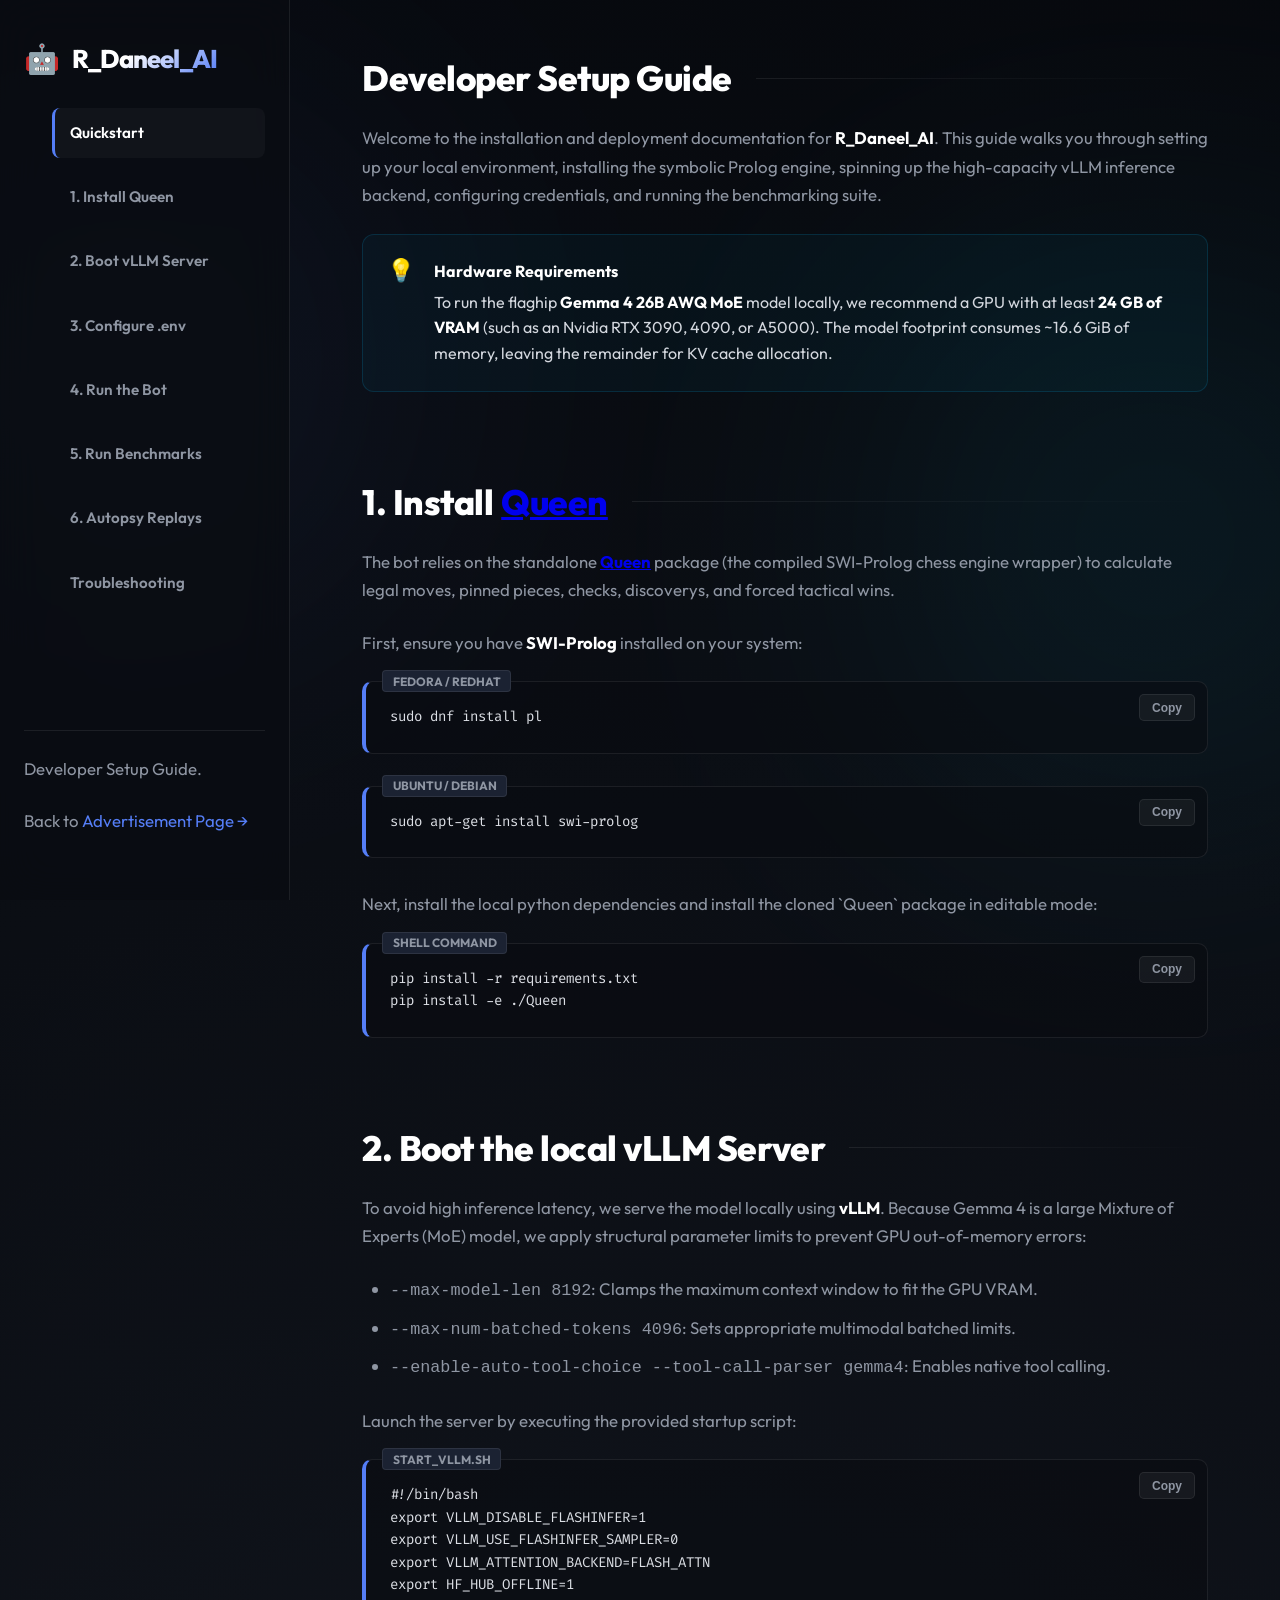
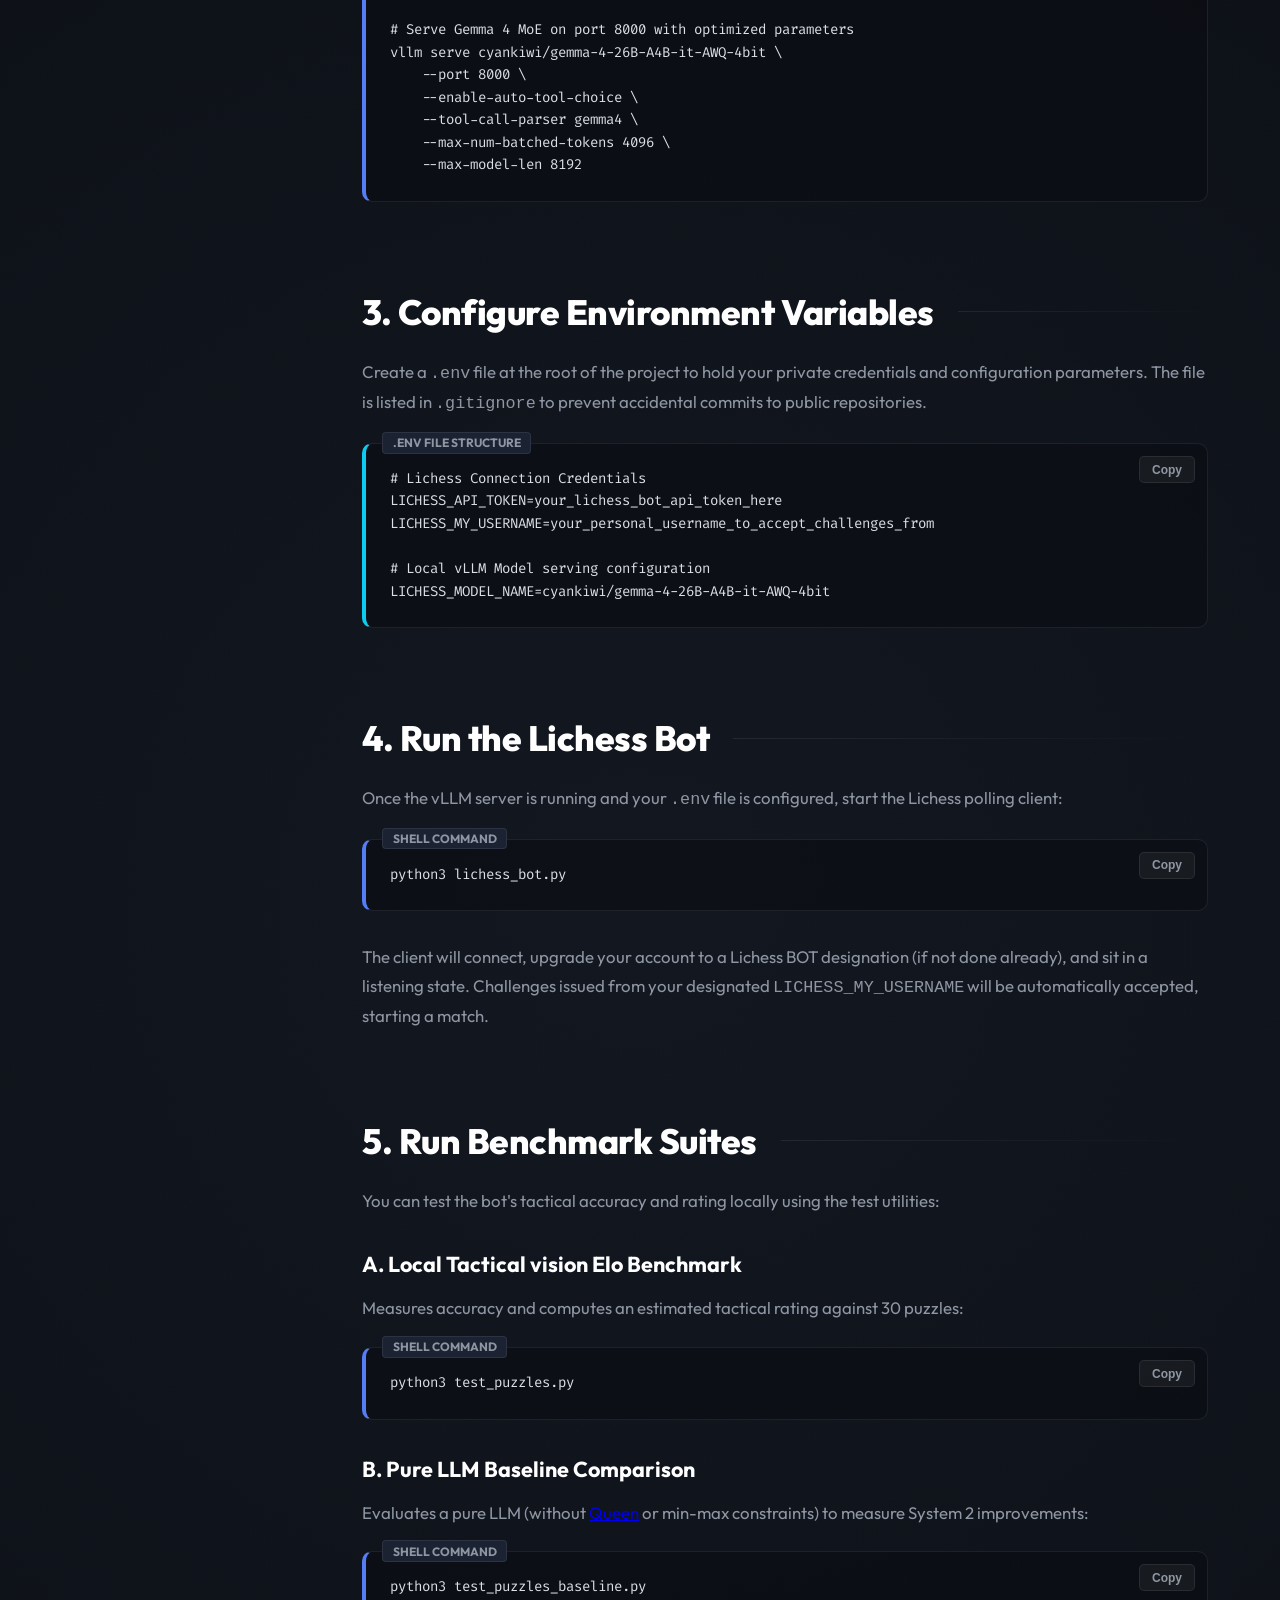
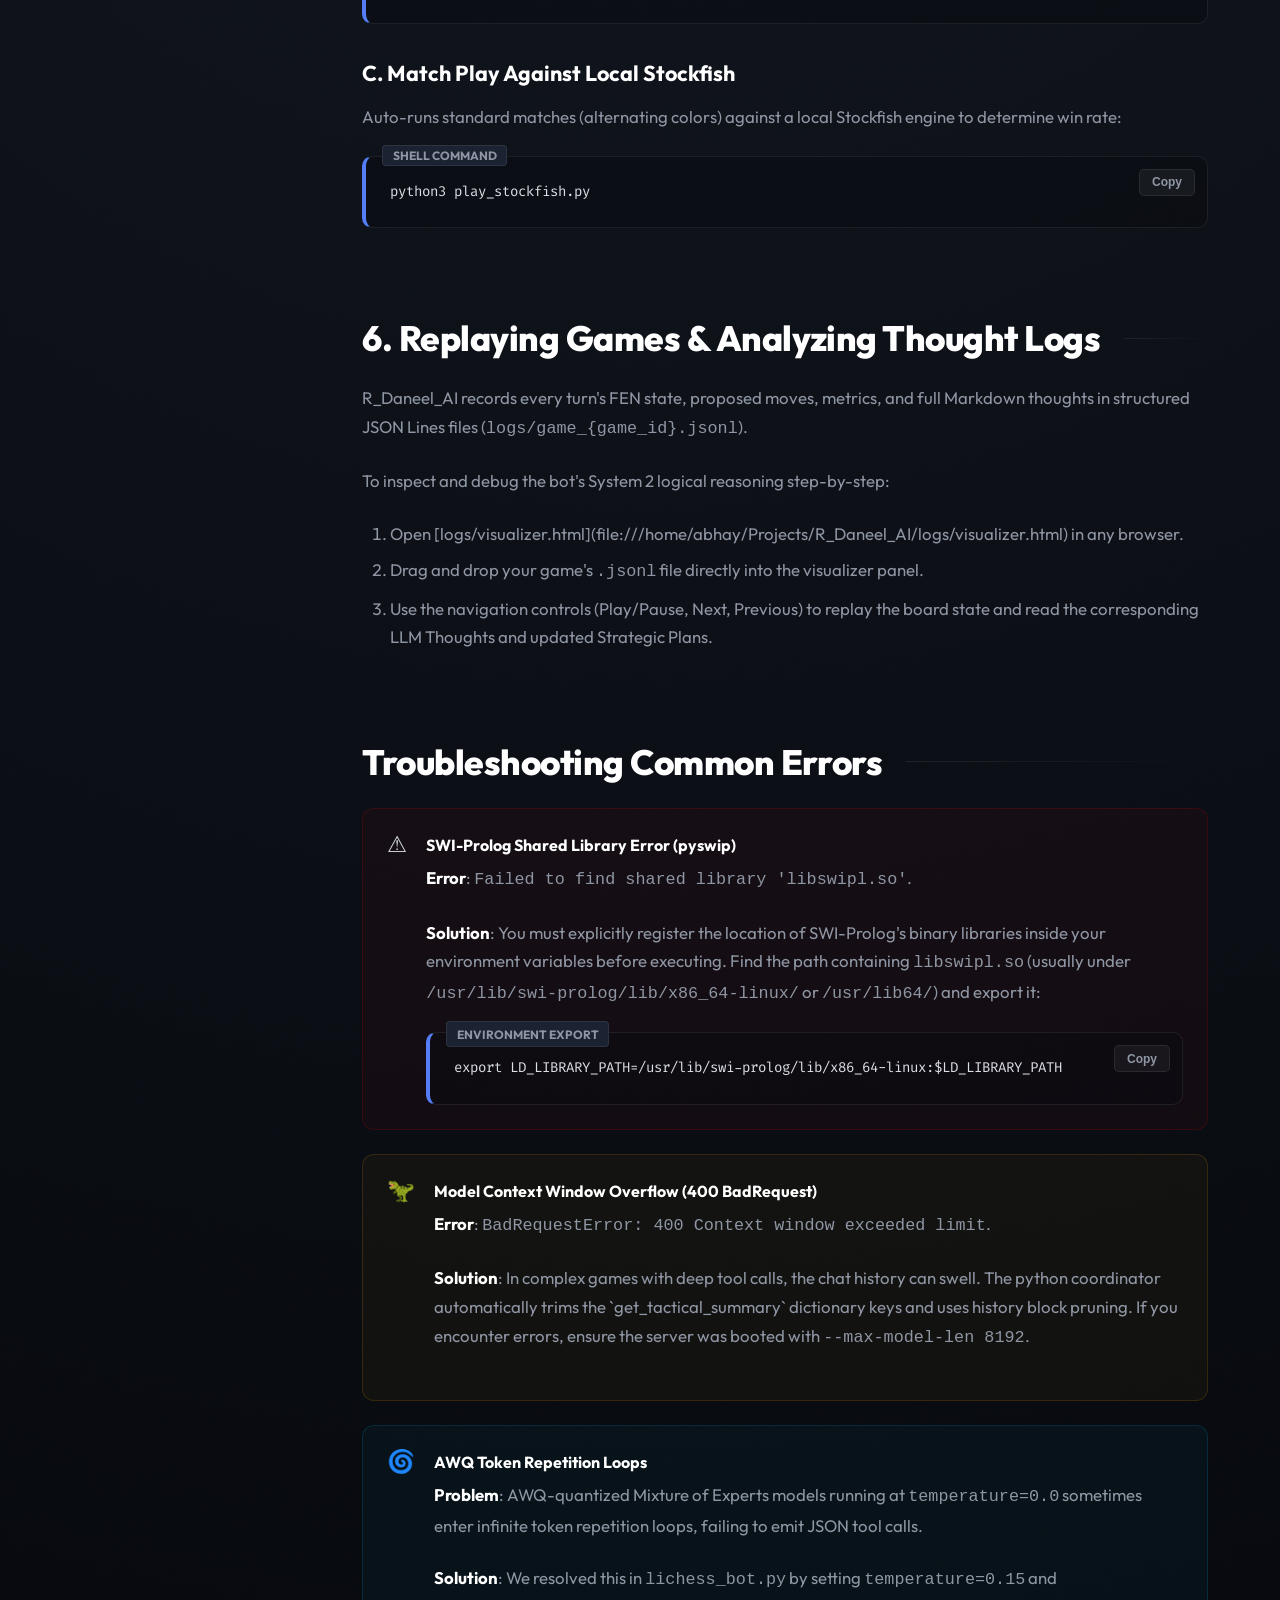
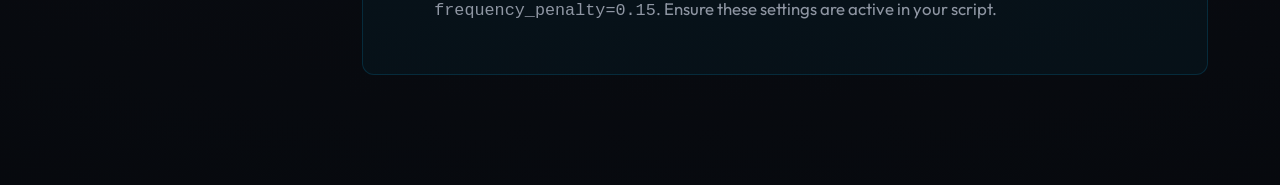
==== docs/readme.html @ 6c41c97b "Initialize R_Daneel_AI public repository with credentials isolated" ====
<!DOCTYPE html>
<html lang="en">
<head>
  <meta charset="utf-8">
  <meta name="viewport" content="width=device-width, initial-scale=1.0">
  <title>R_Daneel_AI 🤖 | Developer Setup Guide</title>
  <!-- Google Fonts -->
  <link rel="preconnect" href="https://fonts.googleapis.com">
  <link rel="preconnect" href="https://fonts.gstatic.com" crossorigin>
  <link href="https://fonts.googleapis.com/css2?family=Fira+Code:wght@400;600&family=Outfit:wght@300;400;600;800&display=swap" rel="stylesheet">
  
  <style>
    :root {
      --bg: radial-gradient(circle at 50% 50%, hsl(220, 25%, 10%), hsl(220, 35%, 4%));
      --panel-bg: rgba(255, 255, 255, 0.03);
      --panel-border: rgba(255, 255, 255, 0.08);
      --text: hsl(220, 15%, 85%);
      --text-muted: hsl(220, 10%, 60%);
      --text-highlight: hsl(0, 0%, 100%);
      
      --accent: hsl(225, 90%, 65%);
      --accent-glow: hsla(225, 90%, 65%, 0.3);
      --cyan: hsl(190, 90%, 50%);
      --cyan-glow: hsla(190, 90%, 50%, 0.3);
      --gold: hsl(45, 90%, 55%);
      --gold-glow: hsla(45, 90%, 55%, 0.3);
      --red: hsl(0, 85%, 60%);
      
      --font-sans: 'Outfit', system-ui, sans-serif;
      --font-mono: 'Fira Code', monospace;
      
      --sidebar-width: 290px;
    }

    * {
      box-sizing: border-box;
      margin: 0;
      padding: 0;
    }

    html {
      scroll-behavior: smooth;
    }

    body {
      background: var(--bg);
      color: var(--text);
      font-family: var(--font-sans);
      min-height: 100vh;
      display: flex;
      overflow-x: hidden;
    }

    /* Ambient background glows */
    .glow-orb {
      position: absolute;
      width: 450px;
      height: 450px;
      border-radius: 50%;
      background: var(--accent);
      filter: blur(160px);
      opacity: 0.12;
      pointer-events: none;
      z-index: 0;
    }
    .glow-orb-1 { top: 15%; left: -100px; }
    .glow-orb-2 { bottom: 15%; right: -100px; background: var(--cyan); }

    /* Navigation Sidebar */
    aside {
      width: var(--sidebar-width);
      background: rgba(10, 12, 18, 0.75);
      border-right: 1px solid var(--panel-border);
      backdrop-filter: blur(20px);
      position: fixed;
      top: 0;
      bottom: 0;
      left: 0;
      padding: 2.5rem 1.5rem;
      display: flex;
      flex-direction: column;
      gap: 2rem;
      z-index: 10;
    }

    .brand {
      display: flex;
      align-items: center;
      gap: 0.75rem;
    }
    .brand span {
      font-size: 1.8rem;
    }
    .brand h1 {
      font-size: 1.6rem;
      font-weight: 800;
      letter-spacing: -0.05rem;
      color: var(--text-highlight);
      background: linear-gradient(135deg, #fff 40%, var(--accent) 100%);
      -webkit-background-clip: text;
      -webkit-text-fill-color: transparent;
    }

    .nav-links {
      list-style: none;
      display: flex;
      flex-direction: column;
      gap: 0.4rem;
    }
    .nav-links a {
      color: var(--text-muted);
      text-decoration: none;
      font-size: 0.95rem;
      font-weight: 600;
      padding: 0.75rem 1.1rem;
      border-radius: 8px;
      display: block;
      transition: all 0.3s ease;
    }
    .nav-links a:hover, .nav-links a.active {
      color: var(--text-highlight);
      background: var(--panel-bg);
      border-left: 3px solid var(--accent);
      padding-left: calc(1.1rem - 3px);
    }

    .nav-footer {
      margin-top: auto;
      font-size: 0.8rem;
      color: var(--text-muted);
      border-top: 1px solid var(--panel-border);
      padding-top: 1.5rem;
    }
    .nav-footer a {
      color: var(--accent);
      text-decoration: none;
    }

    /* Main Content Area */
    main {
      margin-left: var(--sidebar-width);
      flex: 1;
      padding: 3.5rem 4.5rem;
      max-width: 1200px;
      position: relative;
      z-index: 1;
    }

    section {
      margin-bottom: 5.5rem;
    }

    h2 {
      font-size: 2.2rem;
      font-weight: 800;
      color: var(--text-highlight);
      margin-bottom: 1.5rem;
      letter-spacing: -0.03rem;
      display: flex;
      align-items: center;
      gap: 0.5rem;
    }
    h2::after {
      content: '';
      flex: 1;
      height: 1px;
      background: linear-gradient(90deg, var(--panel-border) 0%, transparent 100%);
      margin-left: 1rem;
    }

    h3 {
      font-size: 1.35rem;
      font-weight: 700;
      color: var(--text-highlight);
      margin: 2.2rem 0 1rem;
    }

    p {
      color: var(--text-muted);
      font-size: 1.05rem;
      line-height: 1.7;
      margin-bottom: 1.5rem;
    }

    ol, ul {
      margin-left: 1.75rem;
      margin-bottom: 1.5rem;
      color: var(--text-muted);
      font-size: 1.05rem;
      line-height: 1.7;
    }
    li {
      margin-bottom: 0.5rem;
    }

    strong {
      color: var(--text-highlight);
    }

    /* Card / Glass Container */
    .glass-card {
      background: var(--panel-bg);
      border: 1px solid var(--panel-border);
      border-radius: 16px;
      padding: 2.5rem;
      backdrop-filter: blur(16px);
      margin-bottom: 2rem;
    }

    /* Code Block Containers with Copy Button */
    .code-block-container {
      position: relative;
      border: 1px solid var(--panel-border);
      border-radius: 10px;
      background: rgba(10, 12, 18, 0.55);
      padding: 1.5rem;
      margin: 1.2rem 0 2rem;
    }
    .code-block-container.env-file {
      border-left: 4px solid var(--cyan);
    }
    .code-block-container.sh-file {
      border-left: 4px solid var(--accent);
    }
    .code-label {
      position: absolute;
      top: -0.75rem;
      left: 1rem;
      background: hsl(220, 30%, 15%);
      border: 1px solid var(--panel-border);
      padding: 0.15rem 0.6rem;
      border-radius: 4px;
      font-size: 0.75rem;
      font-weight: bold;
      color: var(--text-muted);
      text-transform: uppercase;
    }
    pre {
      font-family: var(--font-mono);
      font-size: 0.88rem;
      line-height: 1.6;
      color: hsl(220, 15%, 88%);
      overflow-x: auto;
      white-space: pre;
    }
    .copy-btn {
      position: absolute;
      top: 0.75rem;
      right: 0.75rem;
      background: rgba(255, 255, 255, 0.05);
      border: 1px solid var(--panel-border);
      border-radius: 5px;
      color: var(--text-muted);
      padding: 0.35rem 0.75rem;
      font-size: 0.75rem;
      font-weight: 600;
      cursor: pointer;
      transition: all 0.3s ease;
      z-index: 5;
    }
    .copy-btn:hover {
      background: rgba(255, 255, 255, 0.1);
      color: var(--text-highlight);
    }

    /* Warning/Alert boxes */
    .alert-box {
      border-radius: 12px;
      padding: 1.5rem;
      margin: 1.5rem 0;
      display: flex;
      gap: 1.2rem;
      align-items: flex-start;
      line-height: 1.6;
      font-size: 1rem;
    }
    .alert-box.info {
      background: rgba(0, 190, 255, 0.04);
      border: 1px solid rgba(0, 190, 255, 0.15);
      color: var(--text);
    }
    .alert-box.warning {
      background: rgba(255, 170, 0, 0.04);
      border: 1px solid rgba(255, 170, 0, 0.15);
      color: var(--text);
    }
    .alert-box.danger {
      background: rgba(255, 0, 0, 0.04);
      border: 1px solid rgba(255, 0, 0, 0.15);
      color: var(--text);
    }
    .alert-icon {
      font-size: 1.4rem;
      line-height: 1;
    }
    .alert-title {
      font-weight: 700;
      color: var(--text-highlight);
      margin-bottom: 0.35rem;
    }

    /* Responsive */
    @media (max-width: 1000px) {
      body {
        flex-direction: column;
      }
      aside {
        width: 100%;
        position: relative;
        height: auto;
        border-right: none;
        border-bottom: 1px solid var(--panel-border);
        padding: 1.5rem 2rem;
        flex-direction: row;
        justify-content: space-between;
        align-items: center;
      }
      .nav-links {
        flex-direction: row;
        gap: 1rem;
      }
      .nav-footer {
        display: none;
      }
      main {
        margin-left: 0;
        padding: 2.5rem 2rem;
      }
    }

    @media (max-width: 650px) {
      aside {
        flex-direction: column;
        align-items: flex-start;
        gap: 1rem;
      }
      .nav-links {
        flex-wrap: wrap;
        gap: 0.5rem;
      }
      main {
        padding: 1.5rem 1rem;
      }
    }
  </style>
</head>
<body>
  
  <div class="glow-orb glow-orb-1"></div>
  <div class="glow-orb glow-orb-2"></div>

  <!-- Navigation Sidebar -->
  <aside>
    <div class="brand">
      <span>🤖</span>
      <h1>R_Daneel_AI</h1>
    </div>
    <ul class="nav-links">
      <li><a href="#quickstart" class="active">Quickstart</a></li>
      <li><a href="#install-queen">1. Install Queen</a></li>
      <li><a href="#vllm-server">2. Boot vLLM Server</a></li>
      <li><a href="#env-config">3. Configure .env</a></li>
      <li><a href="#run-bot">4. Run the Bot</a></li>
      <li><a href="#benchmarks">5. Run Benchmarks</a></li>
      <li><a href="#visualizer">6. Autopsy Replays</a></li>
      <li><a href="#troubleshoot">Troubleshooting</a></li>
    </ul>
    
    <div class="nav-footer">
      <p>Developer Setup Guide.</p>
      <p>Back to <a href="index.html">Advertisement Page →</a></p>
    </div>
  </aside>

  <!-- Main Content -->
  <main>
    
    <!-- Quickstart Overview -->
    <section id="quickstart">
      <h2>Developer Setup Guide</h2>
      <p>
        Welcome to the installation and deployment documentation for <strong>R_Daneel_AI</strong>. This guide walks you through setting up your local environment, installing the symbolic Prolog engine, spinning up the high-capacity vLLM inference backend, configuring credentials, and running the benchmarking suite.
      </p>
      
      <div class="alert-box info">
        <span class="alert-icon">💡</span>
        <div>
          <div class="alert-title">Hardware Requirements</div>
          To run the flaghip <strong>Gemma 4 26B AWQ MoE</strong> model locally, we recommend a GPU with at least <strong>24 GB of VRAM</strong> (such as an Nvidia RTX 3090, 4090, or A5000). The model footprint consumes ~16.6 GiB of memory, leaving the remainder for KV cache allocation.
        </div>
      </div>
    </section>

    <!-- 1. Install Queen -->
    <section id="install-queen">
      <h2>1. Install <a href="https://abhay-ai.github.io/Queen/">Queen</a></h2>
      <p>
        The bot relies on the standalone <strong><a href="https://abhay-ai.github.io/Queen/">Queen</a></strong> package (the compiled SWI-Prolog chess engine wrapper) to calculate legal moves, pinned pieces, checks, discoverys, and forced tactical wins.
      </p>
      <p>First, ensure you have <strong>SWI-Prolog</strong> installed on your system:</p>
      
      <div class="code-block-container sh-file">
        <span class="code-label">Fedora / RedHat</span>
        <button class="copy-btn" onclick="copyCode('sh-dnf')">Copy</button>
        <pre id="sh-dnf">sudo dnf install pl</pre>
      </div>

      <div class="code-block-container sh-file">
        <span class="code-label">Ubuntu / Debian</span>
        <button class="copy-btn" onclick="copyCode('sh-apt')">Copy</button>
        <pre id="sh-apt">sudo apt-get install swi-prolog</pre>
      </div>

      <p>Next, install the local python dependencies and install the cloned `Queen` package in editable mode:</p>

      <div class="code-block-container sh-file">
        <span class="code-label">Shell Command</span>
        <button class="copy-btn" onclick="copyCode('sh-install')">Copy</button>
        <pre id="sh-install">pip install -r requirements.txt
pip install -e ./Queen</pre>
      </div>
    </section>

    <!-- 2. Boot vLLM Inference Server -->
    <section id="vllm-server">
      <h2>2. Boot the local vLLM Server</h2>
      <p>
        To avoid high inference latency, we serve the model locally using <strong>vLLM</strong>. Because Gemma 4 is a large Mixture of Experts (MoE) model, we apply structural parameter limits to prevent GPU out-of-memory errors:
      </p>
      <ul>
        <li><code>--max-model-len 8192</code>: Clamps the maximum context window to fit the GPU VRAM.</li>
        <li><code>--max-num-batched-tokens 4096</code>: Sets appropriate multimodal batched limits.</li>
        <li><code>--enable-auto-tool-choice --tool-call-parser gemma4</code>: Enables native tool calling.</li>
      </ul>

      <p>Launch the server by executing the provided startup script:</p>

      <div class="code-block-container sh-file">
        <span class="code-label">start_vllm.sh</span>
        <button class="copy-btn" onclick="copyCode('sh-vllm')">Copy</button>
        <pre id="sh-vllm">#!/bin/bash
export VLLM_DISABLE_FLASHINFER=1
export VLLM_USE_FLASHINFER_SAMPLER=0
export VLLM_ATTENTION_BACKEND=FLASH_ATTN
export HF_HUB_OFFLINE=1

# Serve Gemma 4 MoE on port 8000 with optimized parameters
vllm serve cyankiwi/gemma-4-26B-A4B-it-AWQ-4bit \
    --port 8000 \
    --enable-auto-tool-choice \
    --tool-call-parser gemma4 \
    --max-num-batched-tokens 4096 \
    --max-model-len 8192</pre>
      </div>
    </section>

    <!-- 3. Configure .env Credentials -->
    <section id="env-config">
      <h2>3. Configure Environment Variables</h2>
      <p>
        Create a <code>.env</code> file at the root of the project to hold your private credentials and configuration parameters. The file is listed in <code>.gitignore</code> to prevent accidental commits to public repositories.
      </p>

      <div class="code-block-container env-file">
        <span class="code-label">.env File Structure</span>
        <button class="copy-btn" onclick="copyCode('env-payload')">Copy</button>
        <pre id="env-payload"># Lichess Connection Credentials
LICHESS_API_TOKEN=your_lichess_bot_api_token_here
LICHESS_MY_USERNAME=your_personal_username_to_accept_challenges_from

# Local vLLM Model serving configuration
LICHESS_MODEL_NAME=cyankiwi/gemma-4-26B-A4B-it-AWQ-4bit</pre>
      </div>
    </section>

    <!-- 4. Run the Bot -->
    <section id="run-bot">
      <h2>4. Run the Lichess Bot</h2>
      <p>
        Once the vLLM server is running and your <code>.env</code> file is configured, start the Lichess polling client:
      </p>

      <div class="code-block-container sh-file">
        <span class="code-label">Shell Command</span>
        <button class="copy-btn" onclick="copyCode('sh-bot')">Copy</button>
        <pre id="sh-bot">python3 lichess_bot.py</pre>
      </div>
      <p>
        The client will connect, upgrade your account to a Lichess BOT designation (if not done already), and sit in a listening state. Challenges issued from your designated <code>LICHESS_MY_USERNAME</code> will be automatically accepted, starting a match.
      </p>
    </section>

    <!-- 5. Run Benchmark Suites -->
    <section id="run-benchmarks">
      <h2>5. Run Benchmark Suites</h2>
      <p>
        You can test the bot's tactical accuracy and rating locally using the test utilities:
      </p>

      <h3>A. Local Tactical vision Elo Benchmark</h3>
      <p>Measures accuracy and computes an estimated tactical rating against 30 puzzles:</p>
      <div class="code-block-container sh-file">
        <span class="code-label">Shell Command</span>
        <button class="copy-btn" onclick="copyCode('sh-puzzle')">Copy</button>
        <pre id="sh-puzzle">python3 test_puzzles.py</pre>
      </div>

      <h3>B. Pure LLM Baseline Comparison</h3>
      <p>Evaluates a pure LLM (without <a href="https://abhay-ai.github.io/Queen/">Queen</a> or min-max constraints) to measure System 2 improvements:</p>
      <div class="code-block-container sh-file">
        <span class="code-label">Shell Command</span>
        <button class="copy-btn" onclick="copyCode('sh-baseline')">Copy</button>
        <pre id="sh-baseline">python3 test_puzzles_baseline.py</pre>
      </div>

      <h3>C. Match Play Against Local Stockfish</h3>
      <p>Auto-runs standard matches (alternating colors) against a local Stockfish engine to determine win rate:</p>
      <div class="code-block-container sh-file">
        <span class="code-label">Shell Command</span>
        <button class="copy-btn" onclick="copyCode('sh-stockfish')">Copy</button>
        <pre id="sh-stockfish">python3 play_stockfish.py</pre>
      </div>
    </section>

    <!-- 6. Autopsy Visualizer -->
    <section id="visualizer">
      <h2>6. Replaying Games & Analyzing Thought Logs</h2>
      <p>
        R_Daneel_AI records every turn's FEN state, proposed moves, metrics, and full Markdown thoughts in structured JSON Lines files (<code>logs/game_{game_id}.jsonl</code>).
      </p>
      <p>To inspect and debug the bot's System 2 logical reasoning step-by-step:</p>
      <ol>
        <li>Open [logs/visualizer.html](file:///home/abhay/Projects/R_Daneel_AI/logs/visualizer.html) in any browser.</li>
        <li>Drag and drop your game's <code>.jsonl</code> file directly into the visualizer panel.</li>
        <li>Use the navigation controls (Play/Pause, Next, Previous) to replay the board state and read the corresponding LLM Thoughts and updated Strategic Plans.</li>
      </ol>
    </section>

    <!-- Troubleshooting Section -->
    <section id="troubleshoot">
      <h2>Troubleshooting Common Errors</h2>
      
      <div class="alert-box danger">
        <span class="alert-icon">⚠️</span>
        <div>
          <div class="alert-title">SWI-Prolog Shared Library Error (pyswip)</div>
          <p>
            <strong>Error</strong>: <code>Failed to find shared library 'libswipl.so'</code>.
          </p>
          <p>
            <strong>Solution</strong>: You must explicitly register the location of SWI-Prolog's binary libraries inside your environment variables before executing. Find the path containing <code>libswipl.so</code> (usually under <code>/usr/lib/swi-prolog/lib/x86_64-linux/</code> or <code>/usr/lib64/</code>) and export it:
          </p>
          <div class="code-block-container sh-file" style="margin-bottom: 0;">
            <span class="code-label">Environment Export</span>
            <button class="copy-btn" onclick="copyCode('sh-lib')">Copy</button>
            <pre id="sh-lib">export LD_LIBRARY_PATH=/usr/lib/swi-prolog/lib/x86_64-linux:$LD_LIBRARY_PATH</pre>
          </div>
        </div>
      </div>

      <div class="alert-box warning">
        <span class="alert-icon">🦖</span>
        <div>
          <div class="alert-title">Model Context Window Overflow (400 BadRequest)</div>
          <p>
            <strong>Error</strong>: <code>BadRequestError: 400 Context window exceeded limit</code>.
          </p>
          <p>
            <strong>Solution</strong>: In complex games with deep tool calls, the chat history can swell. The python coordinator automatically trims the `get_tactical_summary` dictionary keys and uses history block pruning. If you encounter errors, ensure the server was booted with <code>--max-model-len 8192</code>.
          </p>
        </div>
      </div>

      <div class="alert-box info">
        <span class="alert-icon">🌀</span>
        <div>
          <div class="alert-title">AWQ Token Repetition Loops</div>
          <p>
            <strong>Problem</strong>: AWQ-quantized Mixture of Experts models running at <code>temperature=0.0</code> sometimes enter infinite token repetition loops, failing to emit JSON tool calls.
          </p>
          <p>
            <strong>Solution</strong>: We resolved this in <code>lichess_bot.py</code> by setting <code>temperature=0.15</code> and <code>frequency_penalty=0.15</code>. Ensure these settings are active in your script.
          </p>
        </div>
      </div>
    </section>

  </main>

  <script>
    function copyCode(preId) {
      const code = document.getElementById(preId).textContent;
      navigator.clipboard.writeText(code);
      const btn = event.target;
      btn.textContent = "Copied!";
      setTimeout(() => { btn.textContent = "Copy"; }, 1500);
    }

    // Scroll Spy for sidebar links
    window.addEventListener("scroll", () => {
      const sections = document.querySelectorAll("section");
      const navLinks = document.querySelectorAll(".nav-links a");
      
      let current = "";
      sections.forEach(section => {
        const sectionTop = section.offsetTop;
        if (pageYOffset >= sectionTop - 120) {
          current = section.getAttribute("id");
        }
      });

      navLinks.forEach(a => {
        a.classList.remove("active");
        if (a.getAttribute("href") === `#${current}`) {
          a.classList.add("active");
        }
      });
    });
  </script>
</body>
</html>
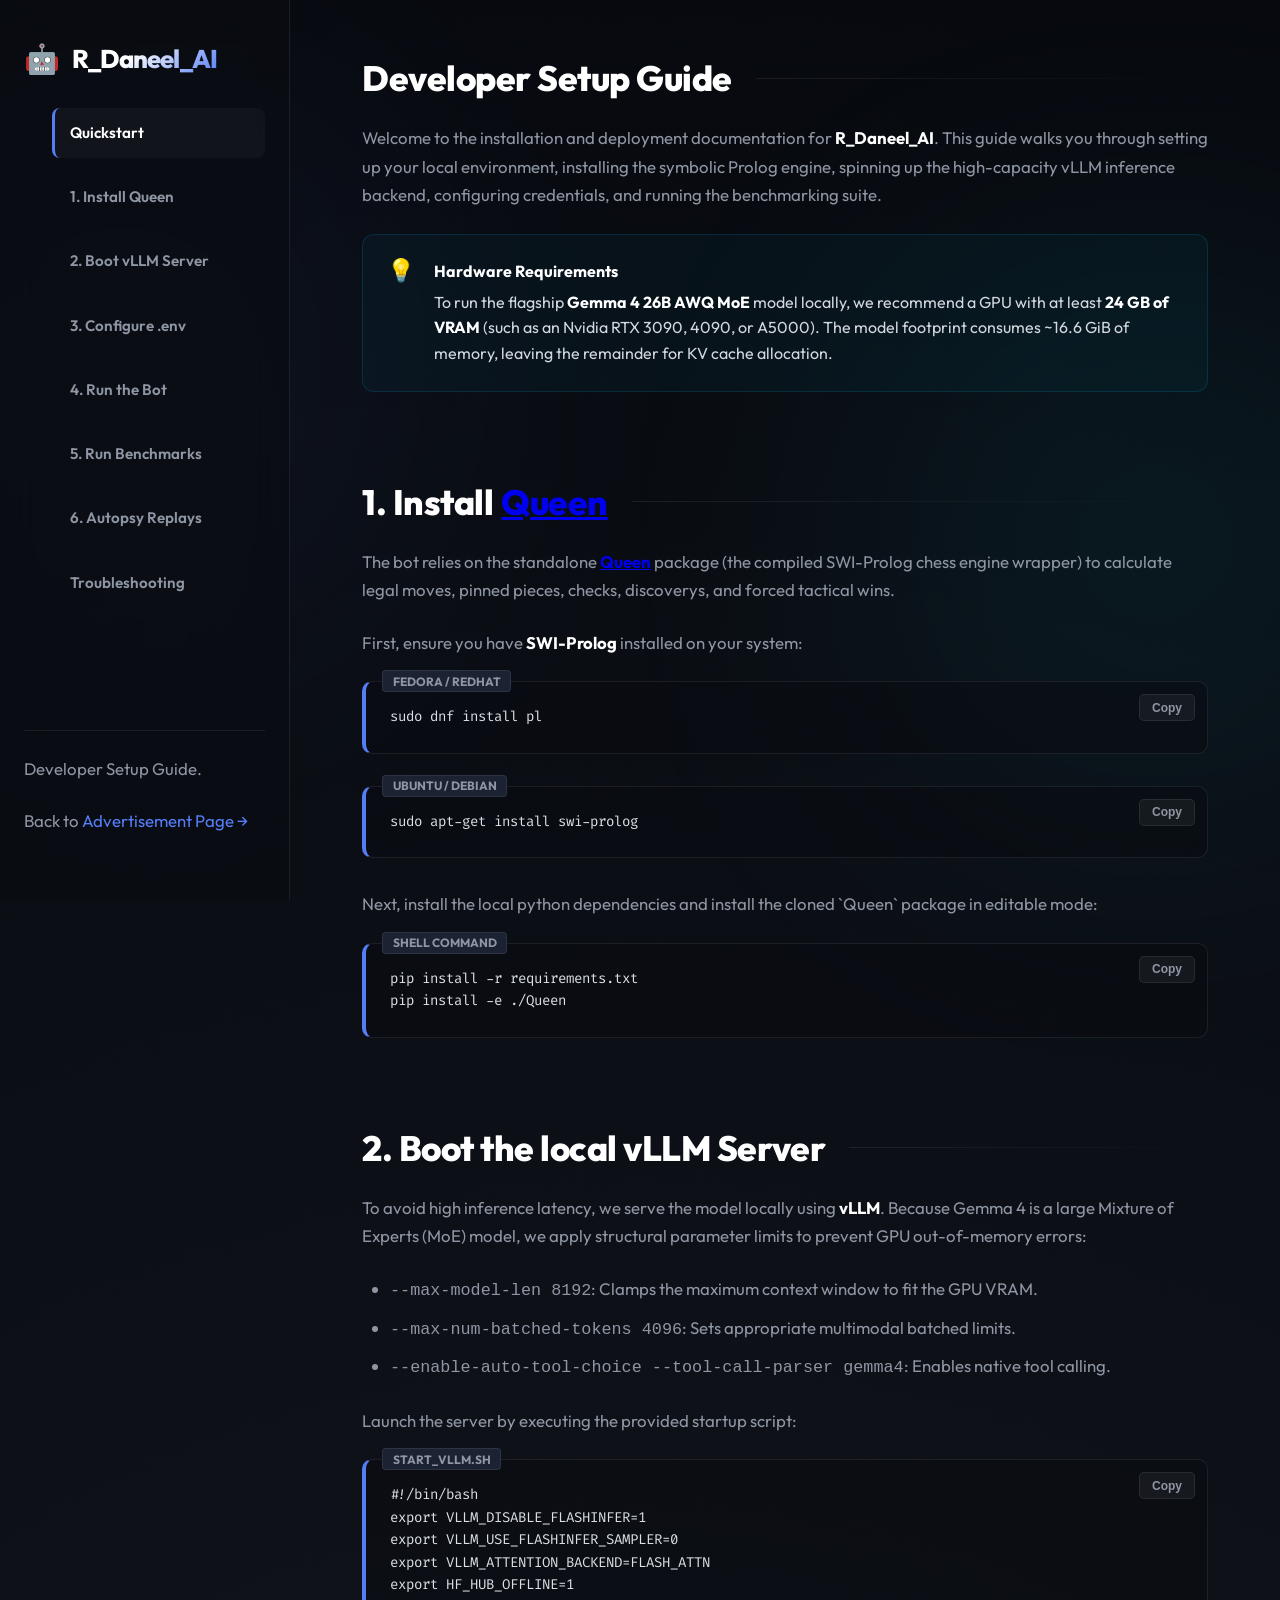
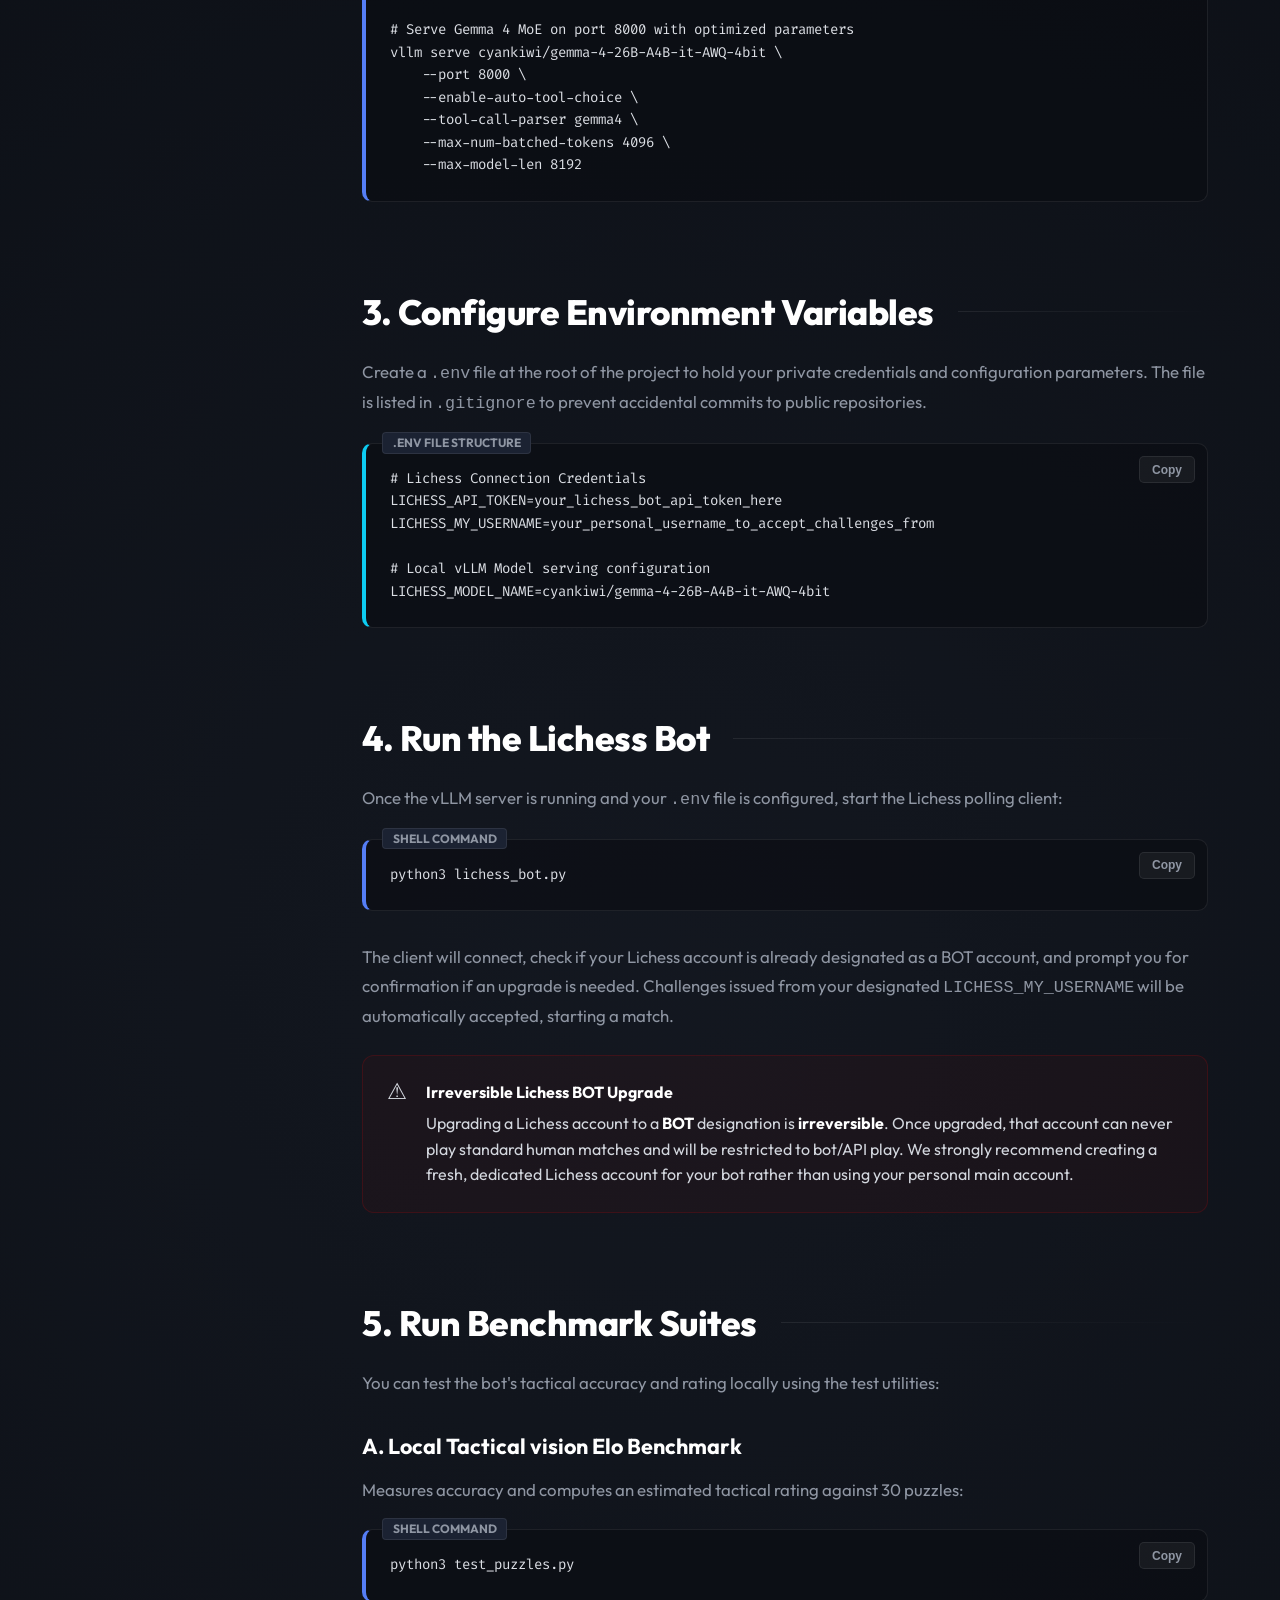
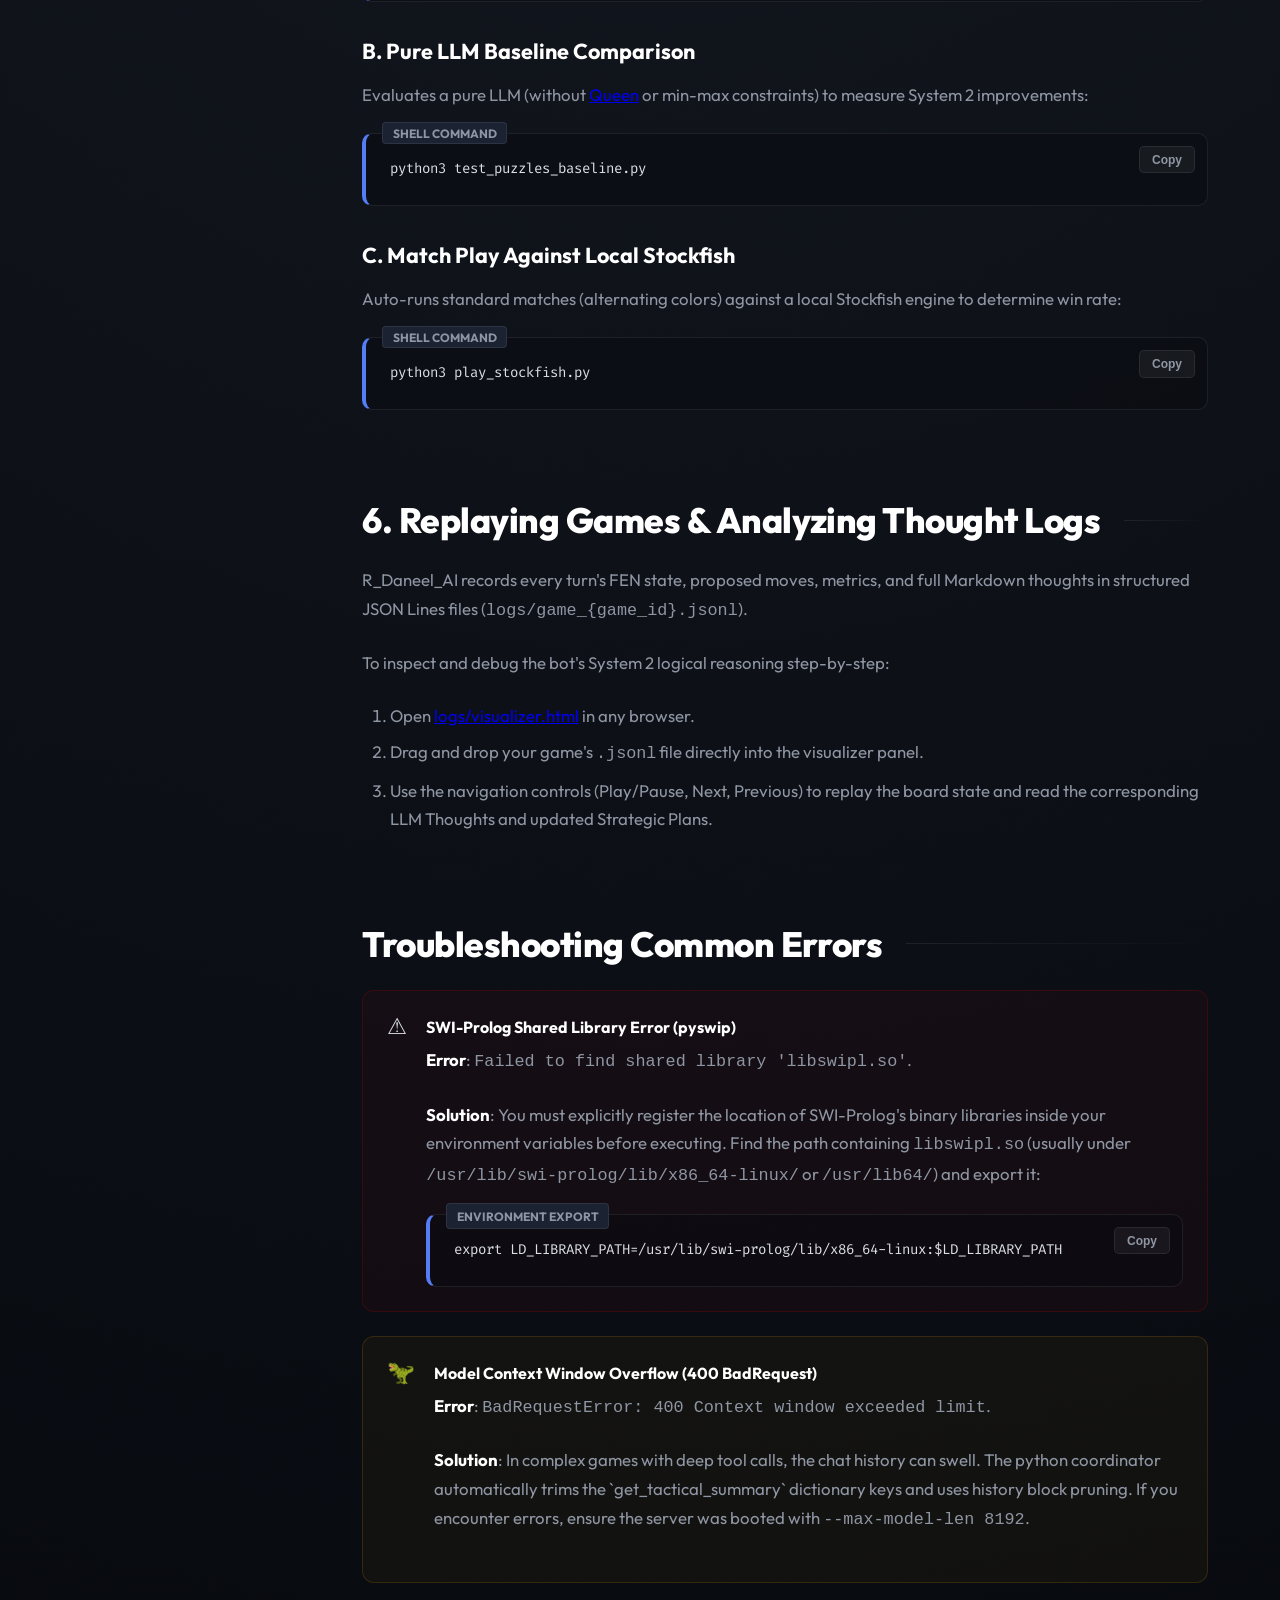
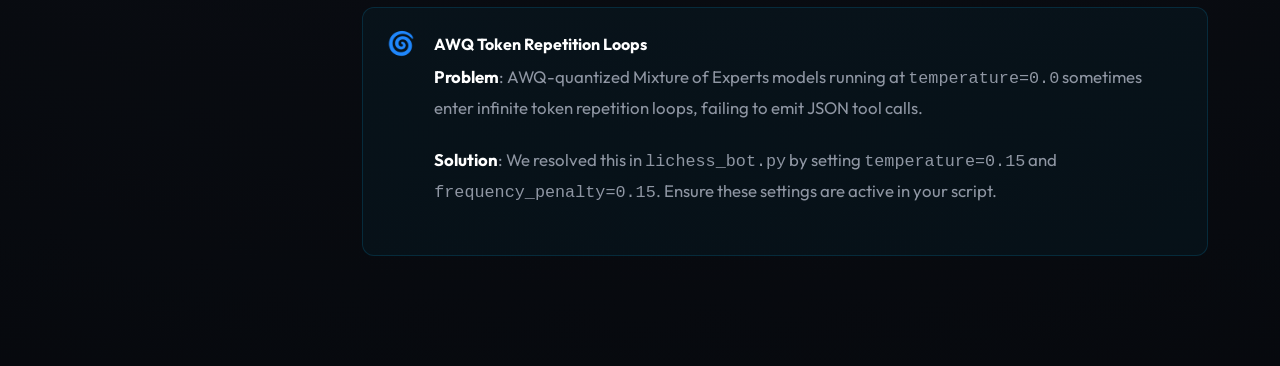
==== commit f7d9dcd5: "Implement Queen-only baseline puzzle test, fix net_utility/defeatism typos/glow CSS/nesting in index" ====
--- a/docs/readme.html
+++ b/docs/readme.html
@@ -361,7 +361,7 @@
       <li><a href="#vllm-server">2. Boot vLLM Server</a></li>
       <li><a href="#env-config">3. Configure .env</a></li>
       <li><a href="#run-bot">4. Run the Bot</a></li>
-      <li><a href="#benchmarks">5. Run Benchmarks</a></li>
+      <li><a href="#run-benchmarks">5. Run Benchmarks</a></li>
       <li><a href="#visualizer">6. Autopsy Replays</a></li>
       <li><a href="#troubleshoot">Troubleshooting</a></li>
     </ul>
@@ -386,7 +386,7 @@
         <span class="alert-icon">💡</span>
         <div>
           <div class="alert-title">Hardware Requirements</div>
-          To run the flaghip <strong>Gemma 4 26B AWQ MoE</strong> model locally, we recommend a GPU with at least <strong>24 GB of VRAM</strong> (such as an Nvidia RTX 3090, 4090, or A5000). The model footprint consumes ~16.6 GiB of memory, leaving the remainder for KV cache allocation.
+          To run the flagship <strong>Gemma 4 26B AWQ MoE</strong> model locally, we recommend a GPU with at least <strong>24 GB of VRAM</strong> (such as an Nvidia RTX 3090, 4090, or A5000). The model footprint consumes ~16.6 GiB of memory, leaving the remainder for KV cache allocation.
         </div>
       </div>
     </section>
@@ -486,8 +486,16 @@
         <pre id="sh-bot">python3 lichess_bot.py</pre>
       </div>
       <p>
-        The client will connect, upgrade your account to a Lichess BOT designation (if not done already), and sit in a listening state. Challenges issued from your designated <code>LICHESS_MY_USERNAME</code> will be automatically accepted, starting a match.
-      </p>
+        The client will connect, check if your Lichess account is already designated as a BOT account, and prompt you for confirmation if an upgrade is needed. Challenges issued from your designated <code>LICHESS_MY_USERNAME</code> will be automatically accepted, starting a match.
+      </p>
+      
+      <div class="alert-box danger" style="margin-top: 1rem;">
+        <span class="alert-icon">⚠️</span>
+        <div>
+          <div class="alert-title">Irreversible Lichess BOT Upgrade</div>
+          Upgrading a Lichess account to a <strong>BOT</strong> designation is <strong>irreversible</strong>. Once upgraded, that account can never play standard human matches and will be restricted to bot/API play. We strongly recommend creating a fresh, dedicated Lichess account for your bot rather than using your personal main account.
+        </div>
+      </div>
     </section>
 
     <!-- 5. Run Benchmark Suites -->
@@ -530,7 +538,7 @@
       </p>
       <p>To inspect and debug the bot's System 2 logical reasoning step-by-step:</p>
       <ol>
-        <li>Open [logs/visualizer.html](file:///home/abhay/Projects/R_Daneel_AI/logs/visualizer.html) in any browser.</li>
+        <li>Open <a href="../logs/visualizer.html" target="_blank">logs/visualizer.html</a> in any browser.</li>
         <li>Drag and drop your game's <code>.jsonl</code> file directly into the visualizer panel.</li>
         <li>Use the navigation controls (Play/Pause, Next, Previous) to replay the board state and read the corresponding LLM Thoughts and updated Strategic Plans.</li>
       </ol>
